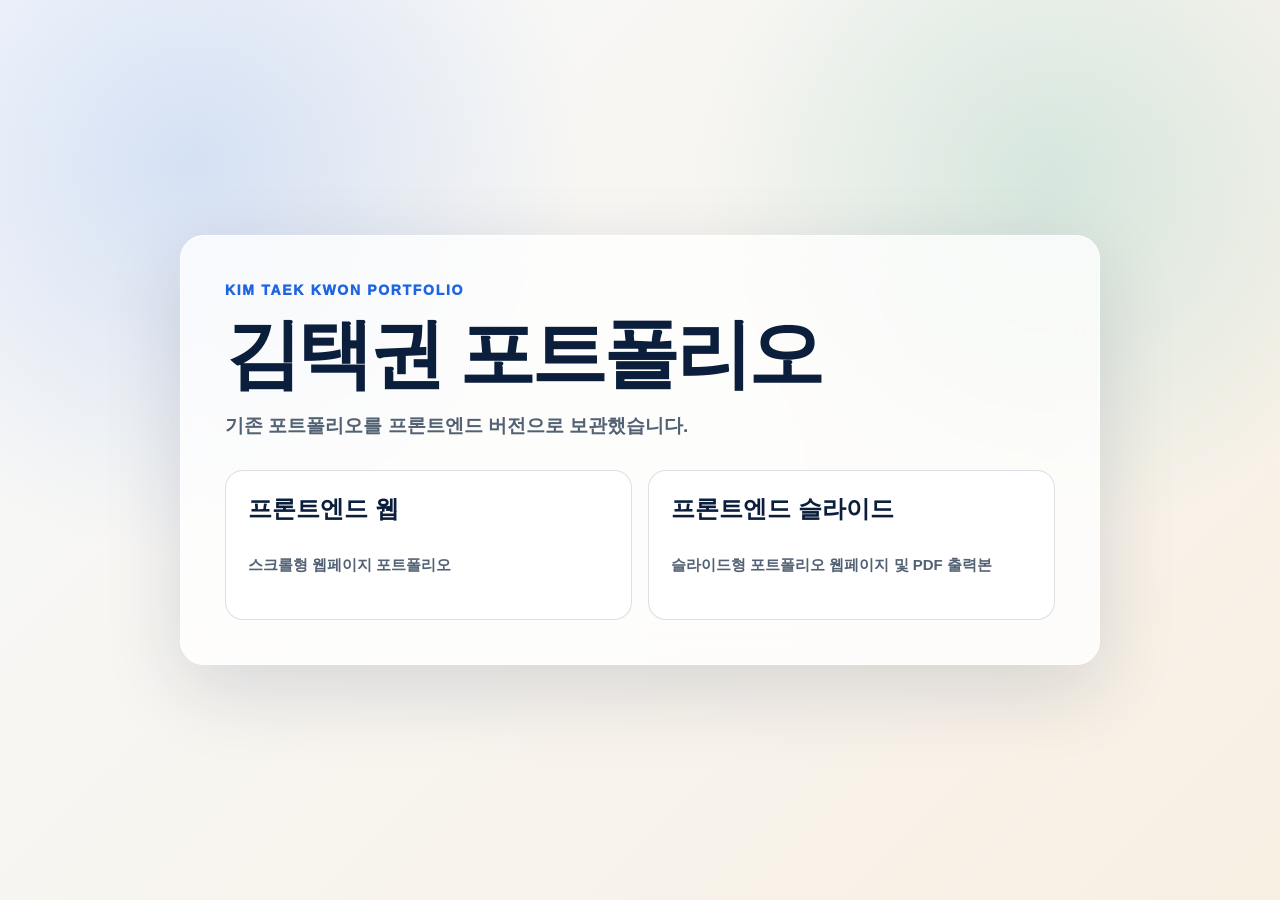
==== index.html @ 0beadda8 "기능: 프론트엔드 포트폴리오 버전 보존 웹, 슬라이드, PDF와 관련 자료를 Front_Portfolio에 정리하고 기존 진입 주소를 연결한다.  경력을 13년 4개월로 통일하고 " ====
<!doctype html>
<html lang="ko">
<head>
  <meta charset="UTF-8">
  <meta name="viewport" content="width=device-width, initial-scale=1.0">
  <title>김택권 포트폴리오</title>
  <style>
    :root {
      --bg: #eef3f8;
      --ink: #0b1f3d;
      --muted: #526173;
      --blue: #1f64e0;
      --line: rgba(11, 31, 61, 0.14);
    }
    * { box-sizing: border-box; }
    body {
      margin: 0;
      min-height: 100vh;
      display: grid;
      place-items: center;
      padding: 40px;
      background:
        radial-gradient(circle at 15% 18%, rgba(31, 100, 224, 0.16), transparent 30%),
        radial-gradient(circle at 82% 20%, rgba(8, 148, 127, 0.14), transparent 28%),
        linear-gradient(135deg, #f8fafc, #f7efe2);
      color: var(--ink);
      font-family: Pretendard, "Noto Sans KR", -apple-system, BlinkMacSystemFont, "Segoe UI", sans-serif;
    }
    main {
      width: min(920px, 100%);
      padding: 44px;
      border: 1px solid rgba(255,255,255,0.74);
      border-radius: 24px;
      background: rgba(255,255,255,0.76);
      box-shadow: 0 24px 80px rgba(11, 31, 61, 0.14);
      backdrop-filter: blur(16px);
    }
    p { color: var(--muted); font-size: 19px; font-weight: 700; line-height: 1.55; }
    h1 { margin: 0 0 12px; font-size: clamp(44px, 7vw, 76px); line-height: 1; letter-spacing: -0.05em; }
    .eyebrow { margin: 0 0 14px; color: var(--blue); font-size: 14px; font-weight: 950; letter-spacing: 0.12em; }
    .links { display: grid; grid-template-columns: repeat(2, minmax(0, 1fr)); gap: 16px; margin-top: 30px; }
    a {
      display: grid;
      gap: 8px;
      min-height: 150px;
      padding: 22px;
      border: 1px solid var(--line);
      border-radius: 18px;
      background: #fff;
      color: inherit;
      text-decoration: none;
    }
    a:hover { border-color: var(--blue); transform: translateY(-2px); }
    b { font-size: 24px; }
    span { color: var(--muted); font-size: 15px; font-weight: 780; line-height: 1.45; }
    @media (max-width: 720px) { body { padding: 18px; } main { padding: 26px; } .links { grid-template-columns: 1fr; } }
  </style>
</head>
<body>
  <main>
    <p class="eyebrow">KIM TAEK KWON PORTFOLIO</p>
    <h1>김택권 포트폴리오</h1>
    <p>기존 포트폴리오를 프론트엔드 버전으로 보관했습니다.</p>
    <div class="links">
      <a href="./Front_Portfolio/web-starter/">
        <b>프론트엔드 웹</b>
        <span>스크롤형 웹페이지 포트폴리오</span>
      </a>
      <a href="./Front_Portfolio/portfolio-ppt/">
        <b>프론트엔드 슬라이드</b>
        <span>슬라이드형 포트폴리오 웹페이지 및 PDF 출력본</span>
      </a>
    </div>
  </main>
</body>
</html>
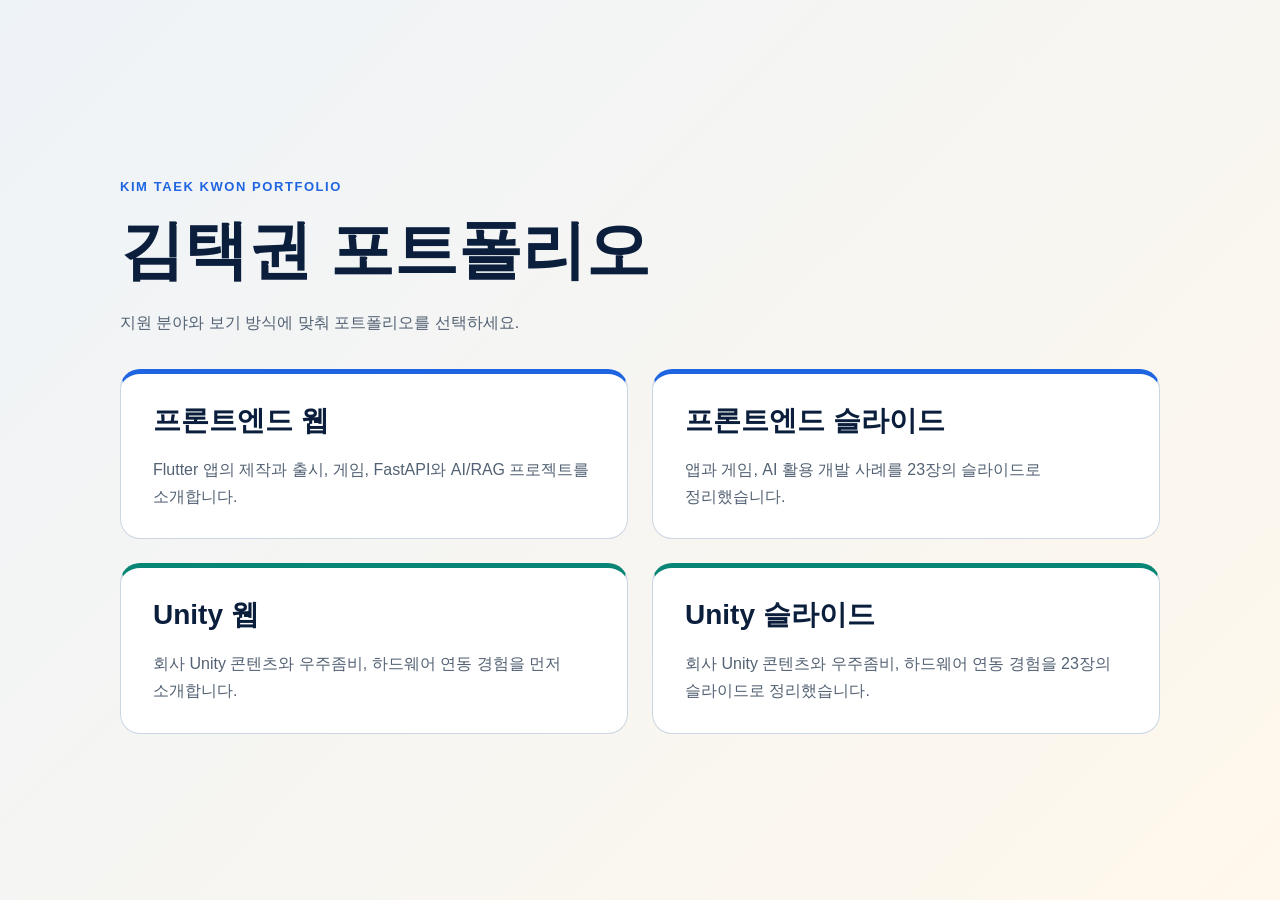
==== commit 3dd41aa9: "기능: 두 포트폴리오의 AI 사례와 배포 메인 갱신" ====
--- a/index.html
+++ b/index.html
@@ -4,73 +4,48 @@
   <meta charset="UTF-8">
   <meta name="viewport" content="width=device-width, initial-scale=1.0">
   <title>김택권 포트폴리오</title>
+  <meta name="description" content="김택권의 프론트엔드와 Unity 포트폴리오를 웹과 슬라이드로 확인하세요.">
   <style>
-    :root {
-      --bg: #eef3f8;
-      --ink: #0b1f3d;
-      --muted: #526173;
-      --blue: #1f64e0;
-      --line: rgba(11, 31, 61, 0.14);
-    }
     * { box-sizing: border-box; }
-    body {
-      margin: 0;
-      min-height: 100vh;
-      display: grid;
-      place-items: center;
-      padding: 40px;
-      background:
-        radial-gradient(circle at 15% 18%, rgba(31, 100, 224, 0.16), transparent 30%),
-        radial-gradient(circle at 82% 20%, rgba(8, 148, 127, 0.14), transparent 28%),
-        linear-gradient(135deg, #f8fafc, #f7efe2);
-      color: var(--ink);
-      font-family: Pretendard, "Noto Sans KR", -apple-system, BlinkMacSystemFont, "Segoe UI", sans-serif;
-    }
-    main {
-      width: min(920px, 100%);
-      padding: 44px;
-      border: 1px solid rgba(255,255,255,0.74);
-      border-radius: 24px;
-      background: rgba(255,255,255,0.76);
-      box-shadow: 0 24px 80px rgba(11, 31, 61, 0.14);
-      backdrop-filter: blur(16px);
-    }
-    p { color: var(--muted); font-size: 19px; font-weight: 700; line-height: 1.55; }
-    h1 { margin: 0 0 12px; font-size: clamp(44px, 7vw, 76px); line-height: 1; letter-spacing: -0.05em; }
-    .eyebrow { margin: 0 0 14px; color: var(--blue); font-size: 14px; font-weight: 950; letter-spacing: 0.12em; }
-    .links { display: grid; grid-template-columns: repeat(2, minmax(0, 1fr)); gap: 16px; margin-top: 30px; }
-    a {
-      display: grid;
-      gap: 8px;
-      min-height: 150px;
-      padding: 22px;
-      border: 1px solid var(--line);
-      border-radius: 18px;
-      background: #fff;
-      color: inherit;
-      text-decoration: none;
-    }
-    a:hover { border-color: var(--blue); transform: translateY(-2px); }
-    b { font-size: 24px; }
-    span { color: var(--muted); font-size: 15px; font-weight: 780; line-height: 1.45; }
-    @media (max-width: 720px) { body { padding: 18px; } main { padding: 26px; } .links { grid-template-columns: 1fr; } }
+    body { margin: 0; min-height: 100vh; display: grid; place-items: center; padding: 32px; color: #0b1f3d; background: linear-gradient(135deg, #eef3f8, #fff8ec); font-family: -apple-system, BlinkMacSystemFont, "Segoe UI", "Noto Sans KR", sans-serif; }
+    main { width: min(1040px, 100%); }
+    .eyebrow { color: #1f64e0; font-weight: 800; font-size: 13px; letter-spacing: .12em; }
+    h1 { font-size: clamp(36px, 6vw, 64px); margin: 12px 0; word-break: keep-all; }
+    .intro { color: #526173; line-height: 1.65; margin-bottom: 32px; }
+    .versions { display: grid; grid-template-columns: repeat(2, minmax(0, 1fr)); gap: 24px; }
+    .version { display:block; border:1px solid #ccd7e4; border-top:5px solid #1f64e0; border-radius:20px; padding:28px 32px; background:#fff; color:inherit; text-decoration:none; }
+    .version.unity { border-top-color:#078575; }
+    .version h2 { font-size: 28px; margin: 0 0 16px; word-break: keep-all; }
+    .version p { margin:0; color:#526173; line-height:1.7; word-break:keep-all; }
+    .version:hover { border-color:#1f64e0; background:#f8fbff; }
+    .version.unity:hover { border-color:#078575; background:#f5fbf8; }
+    .version:focus-visible { outline:3px solid #1f64e0; outline-offset:4px; }
+    @media (max-width: 700px) { body { padding: 24px 16px; } .versions { grid-template-columns: 1fr; } .version { padding: 24px; } .version p { min-height: 0; } }
   </style>
 </head>
 <body>
   <main>
     <p class="eyebrow">KIM TAEK KWON PORTFOLIO</p>
     <h1>김택권 포트폴리오</h1>
-    <p>기존 포트폴리오를 프론트엔드 버전으로 보관했습니다.</p>
-    <div class="links">
-      <a href="./Front_Portfolio/web-starter/">
-        <b>프론트엔드 웹</b>
-        <span>스크롤형 웹페이지 포트폴리오</span>
+    <p class="intro">지원 분야와 보기 방식에 맞춰 포트폴리오를 선택하세요.</p>
+    <nav class="versions" aria-label="포트폴리오 바로가기">
+      <a class="version" href="./Front_Portfolio/web-starter/" aria-labelledby="front-web-title">
+        <h2 id="front-web-title">프론트엔드 웹</h2>
+        <p>Flutter 앱의 제작과 출시, 게임, FastAPI와 AI/RAG 프로젝트를 소개합니다.</p>
       </a>
-      <a href="./Front_Portfolio/portfolio-ppt/">
-        <b>프론트엔드 슬라이드</b>
-        <span>슬라이드형 포트폴리오 웹페이지 및 PDF 출력본</span>
+      <a class="version" href="./Front_Portfolio/portfolio-ppt/" aria-labelledby="front-slides-title">
+        <h2 id="front-slides-title">프론트엔드 슬라이드</h2>
+        <p>앱과 게임, AI 활용 개발 사례를 23장의 슬라이드로 정리했습니다.</p>
       </a>
-    </div>
+      <a class="version unity" href="./Unity_Portfolio/web-starter/" aria-labelledby="unity-web-title">
+        <h2 id="unity-web-title">Unity 웹</h2>
+        <p>회사 Unity 콘텐츠와 우주좀비, 하드웨어 연동 경험을 먼저 소개합니다.</p>
+      </a>
+      <a class="version unity" href="./Unity_Portfolio/portfolio-ppt/" aria-labelledby="unity-slides-title">
+        <h2 id="unity-slides-title">Unity 슬라이드</h2>
+        <p>회사 Unity 콘텐츠와 우주좀비, 하드웨어 연동 경험을 23장의 슬라이드로 정리했습니다.</p>
+      </a>
+    </nav>
   </main>
 </body>
 </html>
